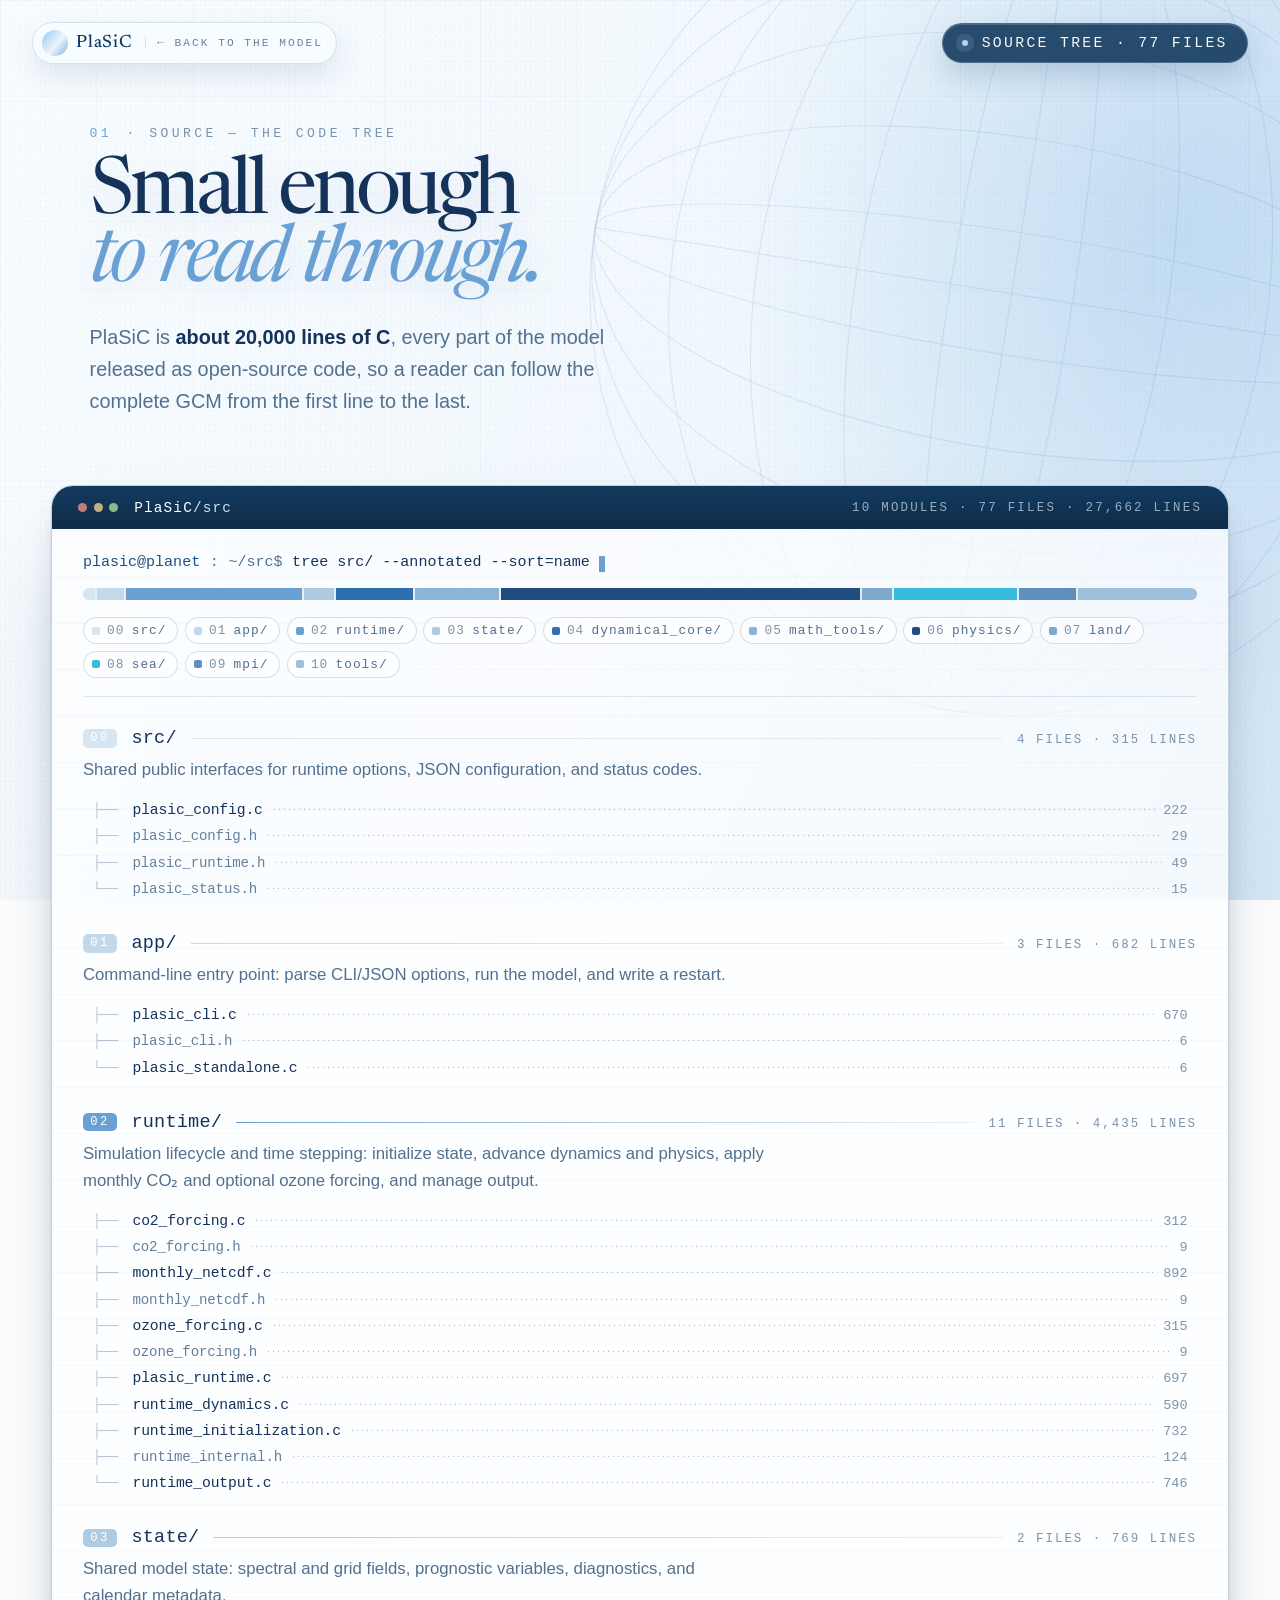
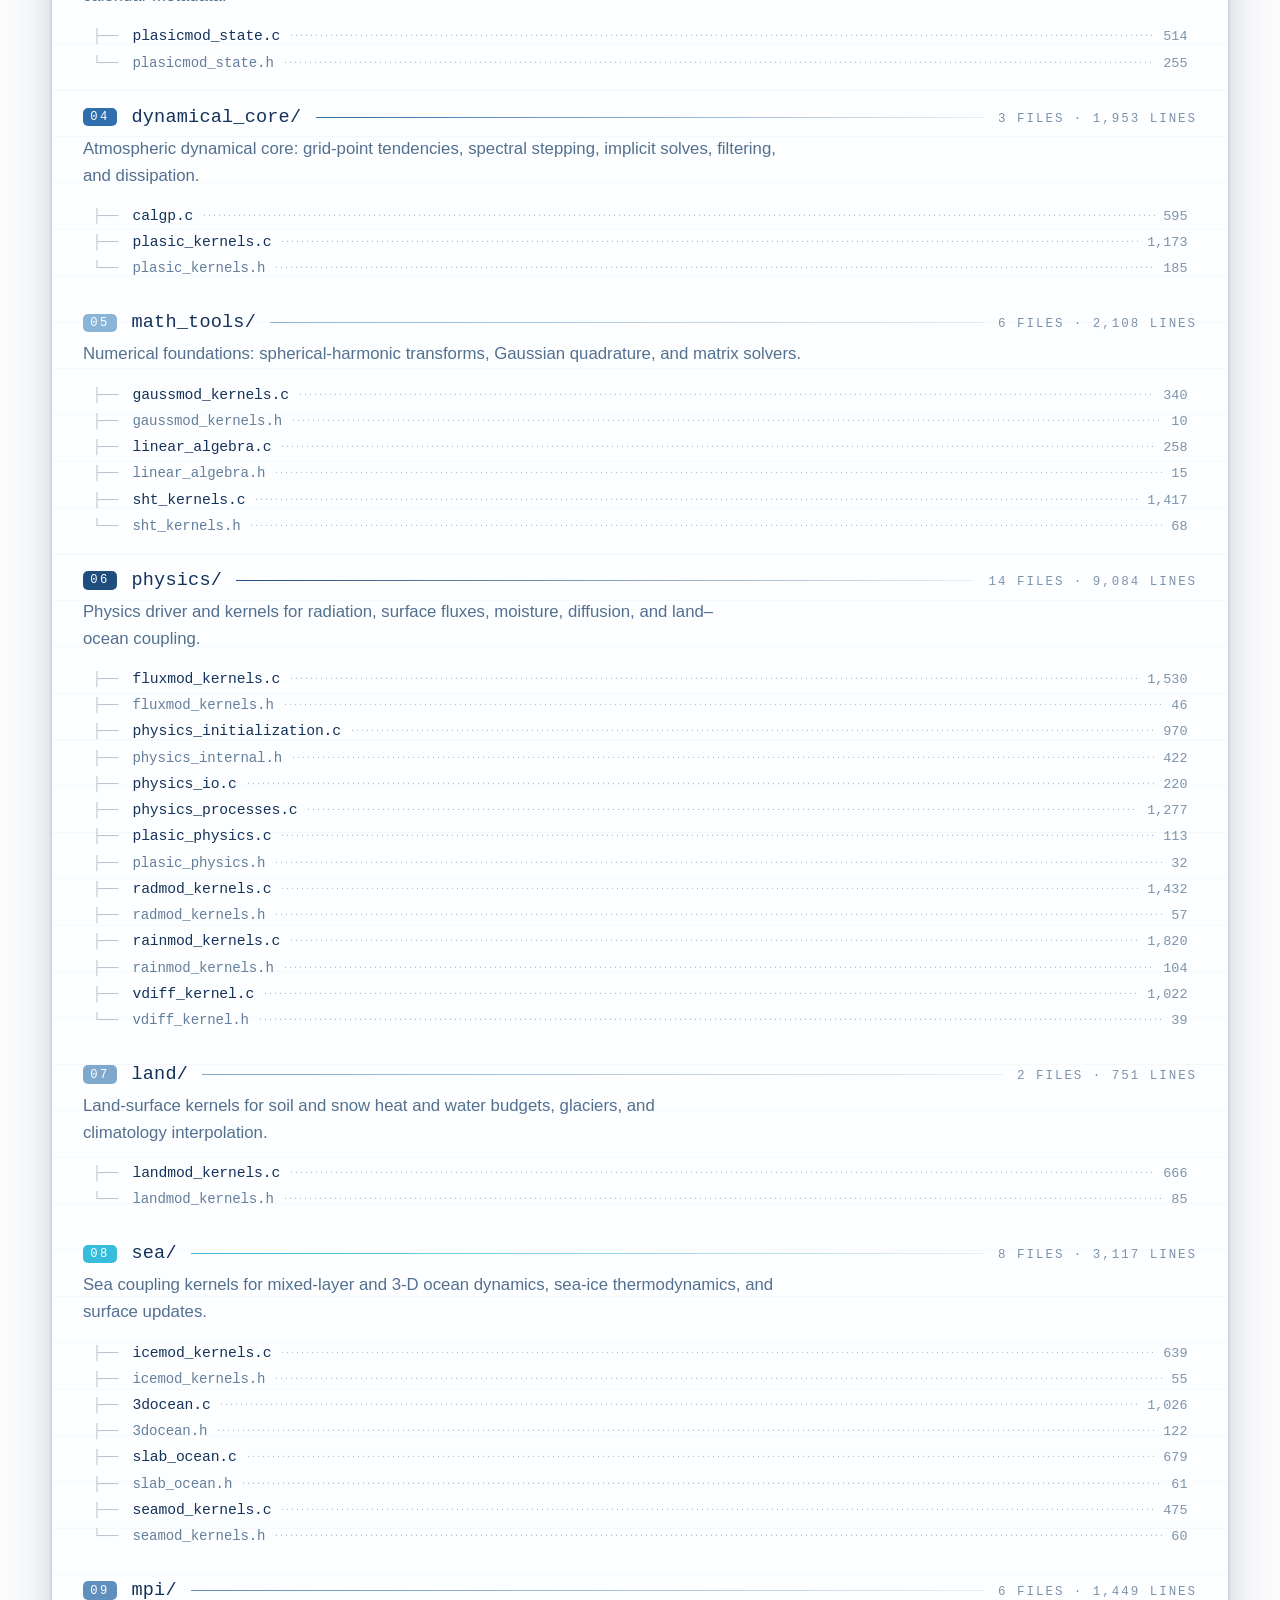
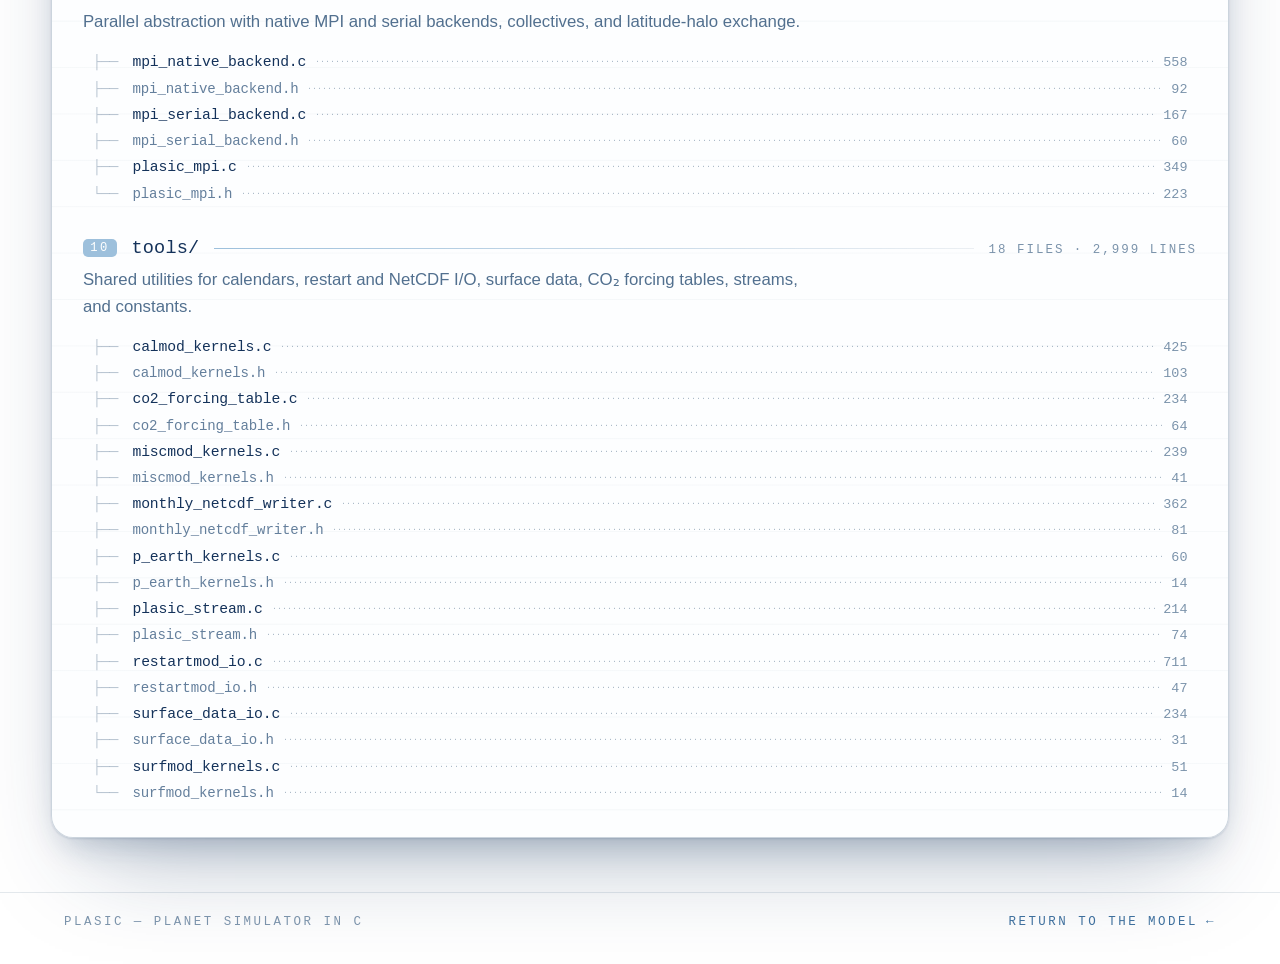
==== docs-site/docs/source.html @ 587c68f5 "Validate stored ozone missing values and propagate MPI read errors" ====
<!DOCTYPE html>
<html lang="en">
<head>
<meta charset="UTF-8">
<meta name="viewport" content="width=device-width, initial-scale=1.0">
<meta name="color-scheme" content="light">
<meta name="description" content="The complete PlaSiC source tree, file by file: about 20,000 lines of C, entirely open source and small enough to read from the first line to the last.">
<meta name="theme-color" content="#f8fcff">
<link rel="icon" type="image/svg+xml" href="data:image/svg+xml,%3Csvg xmlns='http://www.w3.org/2000/svg' viewBox='0 0 64 64'%3E%3Cdefs%3E%3CradialGradient id='g' cx='35%25' cy='28%25'%3E%3Cstop stop-color='%23dffaff'/%3E%3Cstop offset='.48' stop-color='%237fe0f2'/%3E%3Cstop offset='1' stop-color='%231d5d7c'/%3E%3C/radialGradient%3E%3C/defs%3E%3Ccircle cx='32' cy='32' r='25' fill='url(%23g)'/%3E%3Cpath d='M12 34c13-9 27-11 40-4' fill='none' stroke='%23fff' stroke-opacity='.7' stroke-width='2'/%3E%3C/svg%3E">
<title>PlaSiC — The Source Tree</title>
<link rel="preconnect" href="https://fonts.googleapis.com">
<link rel="preconnect" href="https://fonts.gstatic.com" crossorigin>
<link href="https://fonts.googleapis.com/css2?family=Newsreader:ital,opsz,wght@0,6..72,400;0,6..72,500;1,6..72,400&amp;display=swap" rel="stylesheet">

<style>
/* ============================================================
   1. TOKENS + RESET
   The palette is the ice-blue closing page of index.html,
   pushed a little further towards a workbench: same navy ink,
   same #6ba0d4 accent, hairline rules, one monospace grid.
   ============================================================ */
:root{
  --ink:#14325a;
  --soft:#647f9c;
  --soft-2:#52708f;
  --faint:#7b93ab;

  --blue:#6ba0d4;
  --blue-deep:#205081;
  --link:#3d6f9d;

  --line:rgba(28,64,102,.16);
  --line-soft:rgba(28,64,102,.12);
  --line-strong:rgba(28,64,102,.22);

  --glass:rgba(248,253,255,.66);
  --glass-line:rgba(35,91,130,.16);

  --navy:#133a5e;
  --navy-deep:#0f2c49;

  --font-elegant:'Newsreader','Bodoni 72','Didot','Baskerville','Times New Roman',serif;
  --font-display:'Bodoni 72','Didot','Bodoni MT',var(--font-elegant);
  --font-body:-apple-system,BlinkMacSystemFont,'Segoe UI',Roboto,'Helvetica Neue',Arial,sans-serif,'PingFang SC','Microsoft YaHei';
  --font-mono:'SF Mono',SFMono-Regular,ui-monospace,Menlo,Consolas,'Liberation Mono',monospace;

  --shadow-plate:
    0 1px 2px rgba(20,50,90,.14),
    0 16px 34px -12px rgba(20,50,90,.26),
    0 52px 96px -38px rgba(20,50,90,.34);
  --shadow-plate-hover:
    0 2px 3px rgba(20,50,90,.16),
    0 26px 50px -14px rgba(20,50,90,.30),
    0 76px 128px -44px rgba(20,50,90,.40);
  --focus-ring:
    0 0 0 3px rgba(107,160,212,.3),
    0 0 0 1px rgba(35,91,130,.8);
}

*{box-sizing:border-box;margin:0;padding:0}
html{scroll-behavior:smooth;scroll-padding-top:6rem}
body{
  font-family:var(--font-body);
  color:var(--ink);
  background:
    radial-gradient(54% 86% at 92% 26%, rgba(105,165,220,.28), transparent 66%),
    linear-gradient(112deg, #f8fcff 0%, #f1f8fd 53%, #d5e9f8 100%);
  background-attachment:fixed;
  -webkit-font-smoothing:antialiased;
  text-rendering:optimizeLegibility;
  overflow-x:hidden;
  min-height:100svh;
  animation:pageIn .55s ease both;
}
@keyframes pageIn{from{opacity:0}}
a{color:inherit;text-decoration:none}
img{display:block}
button{font-family:inherit;cursor:pointer;background:none;border:none;color:inherit}
::selection{background:rgba(107,160,212,.32);color:#0f2846}
:focus-visible{outline:none;box-shadow:var(--focus-ring);border-radius:10px}

/* ============================================================
   2. BACKGROUND — ice sweep, the book's graticule, dot grain,
      and a workbench grid that fades away down the page
   ============================================================ */
.bg{
  position:fixed;inset:0;z-index:0;pointer-events:none;
  background:radial-gradient(140% 120% at 55% 45%, transparent 70%, rgba(54,115,177,.09) 100%);
}
.bg .graticule{
  position:absolute;right:-16vw;top:-20vh;width:min(74vw,980px);
  opacity:.38;transform:rotate(9deg);
}
.bg .graticule svg{display:block;width:100%;height:auto}
.bg::before{
  content:"";position:absolute;inset:0;opacity:.5;
  background-image:
    linear-gradient(rgba(28,64,102,.05) 1px,transparent 1px),
    linear-gradient(90deg,rgba(28,64,102,.05) 1px,transparent 1px);
  background-size:96px 96px;
  -webkit-mask-image:linear-gradient(180deg,#000 12%,transparent 92%);
  mask-image:linear-gradient(180deg,#000 12%,transparent 92%);
}
.bg::after{
  content:"";position:absolute;inset:0;opacity:.55;mix-blend-mode:multiply;
  background-image:
    radial-gradient(circle at 12% 21%, rgba(23,58,92,.08) 0 .45px, transparent .7px),
    radial-gradient(circle at 73% 61%, rgba(23,58,92,.06) 0 .45px, transparent .7px);
  background-size:5px 5px,7px 7px;
}

/* ============================================================
   3. FIXED CHROME — the glass pills of index.html
   ============================================================ */
.topbar{
  position:fixed;z-index:30;
  top:clamp(1rem,2.4vh,1.5rem);
  left:clamp(1.1rem,2.5vw,2rem);right:clamp(1.1rem,2.5vw,2rem);
  display:flex;justify-content:space-between;align-items:center;gap:1rem;
  pointer-events:none;
}
.topbar > *{pointer-events:auto}
.brand{
  display:flex;align-items:center;gap:.55rem;
  padding:.46rem .82rem .46rem .56rem;
  border:1px solid var(--glass-line);border-radius:999px;
  background:var(--glass);
  -webkit-backdrop-filter:blur(16px) saturate(125%);
  backdrop-filter:blur(16px) saturate(125%);
  box-shadow:0 12px 28px rgba(32,78,112,.12),inset 0 1px 0 rgba(255,255,255,.86);
  font-family:var(--font-elegant);font-size:1.05rem;font-weight:500;letter-spacing:.04em;
  color:#0d3568;
  transition:transform .3s ease,border-color .3s ease,background .3s ease;
}
.brand:hover{transform:translateY(-1px);border-color:rgba(35,91,130,.3);background:rgba(255,255,255,.88)}
.brand .mark{
  width:26px;height:26px;border-radius:50%;flex:none;
  background:linear-gradient(130deg,#8fc2ea,#eaf4fb 56%,#6ea6d4);
  opacity:.9;
}
.brand .crumb{
  margin-left:.25rem;padding-left:.7rem;border-left:1px solid var(--glass-line);
  font-family:var(--font-mono);font-size:.62rem;letter-spacing:.18em;text-transform:uppercase;
  color:rgba(13,53,104,.62);
}
.edition{
  display:flex;align-items:center;gap:.85rem;
  padding:.68rem 1.2rem;border:1px solid rgba(255,255,255,.18);border-radius:99px;
  background:rgba(19,58,94,.9);color:#f5f7f9;
  box-shadow:0 12px 28px rgba(28,73,112,.2),inset 0 1px 0 rgba(255,255,255,.16);
  font-family:var(--font-mono);font-size:.86rem;letter-spacing:.16em;text-transform:uppercase;
  white-space:nowrap;
}
.edition::before{
  content:"";width:6px;height:6px;border-radius:50%;flex:none;
  background:#b8d4ec;box-shadow:0 0 0 6px rgba(184,212,236,.14);
}

/* ============================================================
   4. HERO — the argument for a source tree that is readable
   ============================================================ */
.hero{
  position:relative;z-index:2;
  max-width:1500px;margin:0 auto;
  display:grid;grid-template-columns:1fr;
  align-items:center;
  padding:clamp(7rem,14vh,10rem) clamp(3rem,7vw,7rem) clamp(2rem,4.5vh,3.2rem);
}
.kicker{
  font-family:var(--font-mono);font-size:.72rem;font-weight:500;
  letter-spacing:.26em;text-transform:uppercase;color:var(--faint);
}
.kicker b{color:var(--blue);font-weight:500;margin-right:.2rem}
.hero h1{
  margin-top:clamp(1rem,2.2vh,1.7rem);
  font-family:var(--font-display);
  font-size:clamp(3.6rem,6.2vw,7.4rem);font-weight:400;
  line-height:.86;letter-spacing:-.055em;color:var(--ink);
  text-shadow:0 10px 34px rgba(44,93,142,.12);
  text-wrap:balance;
}
.hero h1 em{font-style:italic;color:var(--blue)}
.lede{
  margin-top:clamp(1.2rem,2.8vh,2.2rem);
  max-width:48ch;
  font-size:clamp(1.15rem,1.45vw,1.55rem);line-height:1.6;color:var(--soft-2);
  text-wrap:pretty;
}
.lede strong{color:var(--ink);font-weight:600}

.dots{display:inline-flex;gap:.42rem;flex:none}
.dots i{width:9px;height:9px;border-radius:50%;background:#d9e7f3;opacity:.5}
.dots i:nth-child(1){background:#e08b84;opacity:.85}
.dots i:nth-child(2){background:#e7c489;opacity:.85}
.dots i:nth-child(3){background:#9ecf9b;opacity:.85}

/* ============================================================
   5. THE TREE — a terminal window holding the whole src/ map
   ============================================================ */
.map{
  position:relative;z-index:2;
  padding:clamp(1.2rem,3vh,2.4rem) clamp(1.2rem,4vw,4.4rem) clamp(2.4rem,6vh,4rem);
}
.term{
  max-width:1500px;margin:0 auto;
  border:1px solid var(--line-strong);border-radius:22px;overflow:hidden;
  background:rgba(252,254,255,.74);
  -webkit-backdrop-filter:blur(14px) saturate(120%);
  backdrop-filter:blur(14px) saturate(120%);
  box-shadow:var(--shadow-plate);
}
.term-bar{
  display:flex;align-items:center;gap:1rem;flex-wrap:wrap;
  padding:.85rem clamp(1rem,2.2vw,1.6rem);
  background:linear-gradient(180deg,var(--navy),var(--navy-deep));
  color:#e6f1fa;
}
.term-path{
  font-family:var(--font-mono);font-size:.8rem;letter-spacing:.08em;color:#cfe3f3;
}
.term-path b{font-weight:500;color:#fff}
.term-meta{
  margin-left:auto;
  font-family:var(--font-mono);font-size:.68rem;letter-spacing:.18em;text-transform:uppercase;
  color:rgba(207,227,243,.7);
}
.term-body{
  padding:clamp(1.1rem,2.6vh,1.8rem) clamp(1.1rem,2.4vw,2.2rem) clamp(1.6rem,3.4vh,2.4rem);
  background-image:linear-gradient(rgba(28,64,102,.035) 1px,transparent 1px);
  background-size:100% 2.9rem;
  background-position:0 1px;
}

/* ---- prompt + composition + module index ---- */
.prompt{
  font-family:var(--font-mono);font-size:.86rem;color:var(--soft-2);
  display:flex;align-items:center;gap:.6rem;flex-wrap:wrap;
}
.prompt .p-user{color:var(--blue-deep)}
.prompt .p-cmd{color:var(--ink)}
.caret{
  display:inline-block;width:.6ch;height:1.05em;transform:translateY(.14em);
  background:var(--blue);animation:blink 1.15s steps(1,end) infinite;
}
@keyframes blink{50%{opacity:0}}
.composition{
  display:flex;align-items:stretch;gap:2px;
  height:12px;margin-top:1.05rem;
  border-radius:99px;overflow:hidden;background:rgba(28,64,102,.08);
}
.composition span{
  display:block;flex-basis:0;min-width:3px;
  background:var(--c);
  transition:filter .3s ease;
}
.composition span:hover{filter:brightness(.82)}
.term-index{
  display:flex;flex-wrap:wrap;gap:.4rem;
  margin-top:1.1rem;padding-bottom:1.15rem;
  border-bottom:1px solid var(--line-soft);
}
.chip{
  display:inline-flex;align-items:center;gap:.45rem;
  padding:.32rem .68rem .32rem .5rem;
  border:1px solid var(--line);border-radius:999px;
  background:rgba(255,255,255,.6);
  font-family:var(--font-mono);font-size:.7rem;letter-spacing:.08em;color:var(--soft-2);
  transition:border-color .25s ease,background .25s ease,color .25s ease,transform .25s ease;
}
.chip i{width:8px;height:8px;border-radius:2px;background:var(--c);flex:none}
.chip b{font-weight:500;color:var(--faint)}
.chip:hover{border-color:rgba(37,92,140,.45);background:#fff;color:var(--ink);transform:translateY(-1px)}

/* ---- one module ---- */
.mod{margin-top:clamp(1.6rem,3.4vh,2.4rem)}
.mod-head{display:flex;align-items:baseline;gap:.9rem;flex-wrap:wrap}
.mod-num{
  font-family:var(--font-mono);font-size:.68rem;letter-spacing:.2em;color:#fff;
  background:var(--c);padding:.14rem .46rem;border-radius:5px;
  align-self:center;
}
.mod-dir{
  font-family:var(--font-mono);font-size:clamp(1.05rem,1.35vw,1.32rem);font-weight:500;
  letter-spacing:.01em;color:var(--ink);
}
.mod-rule{
  flex:1 1 3rem;height:1px;min-width:2rem;align-self:center;
  background:linear-gradient(90deg,var(--c),rgba(28,64,102,.08));
}
.mod-meta{
  font-family:var(--font-mono);font-size:.68rem;letter-spacing:.16em;text-transform:uppercase;
  color:var(--faint);white-space:nowrap;
}
.mod-note{
  margin-top:.5rem;max-width:78ch;
  font-size:clamp(.98rem,1.02vw,1.1rem);line-height:1.6;color:var(--soft-2);
  text-wrap:pretty;
}
.files{list-style:none;margin-top:.85rem}
.f{
  display:grid;
  grid-template-columns:1.75rem minmax(0,1fr);
  align-items:baseline;column-gap:.75rem;
  padding:.3rem .6rem .34rem;
  border-radius:8px;
  transition:background .22s ease;
}
.f:hover{background:rgba(255,255,255,.75)}
.br{font-family:var(--font-mono);font-size:.8rem;color:rgba(28,64,102,.3);user-select:none}
.fhead{display:flex;align-items:baseline;gap:.55rem;min-width:0}
.fn{
  font-family:var(--font-mono);font-size:.82rem;letter-spacing:-.01em;
  color:var(--ink);white-space:nowrap;overflow:hidden;text-overflow:ellipsis;
}
.fn.h{color:var(--soft);font-size:.79rem}
.lead{
  flex:1 1 auto;min-width:.6rem;height:1px;
  background-image:radial-gradient(circle,rgba(28,64,102,.42) 0 .5px,transparent .5px);
  background-size:5px 1px;background-repeat:repeat-x;background-position:0 100%;
  transform:translateY(-.26em);
}
.fl{
  font-family:var(--font-mono);font-size:.74rem;text-align:right;
  color:var(--faint);font-variant-numeric:tabular-nums;flex:none;
}
/* ============================================================
   6. FOOTER
   ============================================================ */
.site-foot{
  position:relative;z-index:2;
  max-width:1500px;margin:0 auto;
  display:flex;justify-content:space-between;align-items:center;gap:1.5rem;flex-wrap:wrap;
  padding:1.4rem clamp(2.4rem,5vw,5rem) 2.2rem;
  border-top:1px solid var(--line-soft);
  font-family:var(--font-mono);font-size:.68rem;letter-spacing:.2em;text-transform:uppercase;
  color:var(--faint);
}
.site-foot a{
  display:inline-flex;align-items:center;gap:.5rem;color:var(--link);
  transition:color .25s ease;
}
.site-foot a i{font-style:normal;transition:transform .3s ease}
.site-foot a:hover{color:var(--ink)}
.site-foot a:hover i{transform:translateX(-4px)}

/* ============================================================
   7. REVEAL + MOTION PREFERENCES
   ============================================================ */
.reveal{
  opacity:0;transform:translateY(26px);
  transition:opacity .9s ease var(--d,0s),transform 1s cubic-bezier(.16,.8,.28,1) var(--d,0s);
}
body.in .reveal{opacity:1;transform:none}

@media (prefers-reduced-motion:reduce){
  *,*::before,*::after{animation:none!important;transition:none!important}
  html{scroll-behavior:auto}
}

/* ============================================================
   8. RESPONSIVE
   ============================================================ */
@media (max-width:1180px){
  .hero{align-items:start;padding-top:7.6rem}
  .hero-copy{max-width:760px}
}
@media (max-width:900px){
  .f{grid-template-columns:1.5rem minmax(0,1fr);row-gap:.1rem}
}
@media (max-width:700px){
  .brand .crumb{display:none}
  .edition{font-size:.6rem;letter-spacing:.14em;padding:.56rem .85rem;gap:.6rem}
  .edition::before{box-shadow:0 0 0 5px rgba(184,212,236,.14)}
  .hero{padding:6.8rem 1.8rem 2rem;gap:2.2rem}
  .map{padding-left:1rem;padding-right:1rem}
  .term-meta{display:none}
  .term-body{background-size:100% 3.4rem}
  .site-foot{padding-left:1.4rem;padding-right:1.4rem}
}
@media (max-width:430px){
  .hero h1{font-size:clamp(2.8rem,12vw,3.5rem)}
  .f{grid-template-columns:1.35rem minmax(0,1fr);padding-left:0;padding-right:0}
}

/* Reading-size adjustments: keep the existing visual hierarchy while making
   the source tree's supporting text easier to read at normal zoom. */
.brand{font-size:1.12rem}
.brand .crumb{font-size:.7rem}
.edition{font-size:.92rem}
.kicker{font-size:.82rem}
.lede{font-size:clamp(1.22rem,1.55vw,1.68rem)}
.term-path{font-size:.9rem}
.term-meta{font-size:.78rem}
.prompt{font-size:.94rem}
.chip{font-size:.8rem}
.mod-num{font-size:.76rem}
.mod-dir{font-size:clamp(1.15rem,1.45vw,1.45rem)}
.mod-meta{font-size:.78rem}
.mod-note{font-size:clamp(1.05rem,1.1vw,1.18rem)}
.br{font-size:.9rem}
.fn{font-size:.92rem}
.fn.h{font-size:.88rem}
.fl{font-size:.84rem}
.site-foot{font-size:.78rem}

@media (max-width:700px){
  .edition{font-size:.68rem}
}
</style>
</head>
<body>

<!-- background layers -->
<div class="bg" aria-hidden="true">
  <div class="graticule" aria-hidden="true">
    <svg viewBox="0 0 800 800" fill="none" stroke="#2f6fae" stroke-width="1">
      <g stroke-opacity=".3">
        <circle cx="400" cy="400" r="356"/>
        <ellipse cx="400" cy="400" rx="356" ry="288"/>
        <ellipse cx="400" cy="400" rx="356" ry="216"/>
        <ellipse cx="400" cy="400" rx="356" ry="132"/>
        <ellipse cx="400" cy="400" rx="356" ry="52"/>
        <ellipse cx="400" cy="400" rx="288" ry="356"/>
        <ellipse cx="400" cy="400" rx="216" ry="356"/>
        <ellipse cx="400" cy="400" rx="132" ry="356"/>
        <ellipse cx="400" cy="400" rx="52" ry="356"/>
        <line x1="44" y1="400" x2="756" y2="400"/>
        <line x1="400" y1="44" x2="400" y2="756"/>
      </g>
    </svg>
  </div>
</div>

<!-- fixed chrome -->
<header class="topbar">
  <a class="brand" href="index.html">
    <span class="mark" aria-hidden="true"></span>
    <span>PlaSiC</span>
    <span class="crumb">← Back to the model</span>
  </a>
  <span class="edition">Source tree · 77 files</span>
</header>

<main>
  <!-- ============ HERO : the claim ============ -->
  <section class="hero">
    <div class="hero-copy">
      <p class="kicker reveal" style="--d:.05s"><b>01</b> · Source — the code tree</p>
      <h1 class="reveal" style="--d:.12s">Small enough<br><em>to read through.</em></h1>
      <p class="lede reveal" style="--d:.2s">
        PlaSiC is <strong>about 20,000 lines of C</strong>,
        every part of the model released as open-source code, so a
        reader can follow the complete GCM from the first line to the last.
      </p>
    </div>

  </section>

  <!-- ============ THE TREE ============ -->
  <section class="map">
    <div class="term reveal" style="--d:.1s">
      <div class="term-bar">
        <span class="dots" aria-hidden="true"><i></i><i></i><i></i></span>
        <span class="term-path"><b>PlaSiC</b>/src</span>
        <span class="term-meta">10 modules · 77 files · 27,662 lines</span>
      </div>

      <div class="term-body">
        <p class="prompt" aria-hidden="true"><span class="p-user">plasic@planet</span><span>:</span><span>~/src$</span><span class="p-cmd">tree src/ --annotated --sort=name</span><span class="caret"></span></p>

        <div class="composition" role="img" aria-label="Share of the source lines held by each module">
        <span style="--c:#d7e5f0;flex-grow:315" title="src/ 315 lines"></span>
        <span style="--c:#c3d9ea;flex-grow:682" title="app/ 682 lines"></span>
        <span style="--c:#6ba0d4;flex-grow:4435" title="runtime/ 4,435 lines"></span>
        <span style="--c:#aecbe2;flex-grow:769" title="state/ 769 lines"></span>
        <span style="--c:#2f6fae;flex-grow:1953" title="dynamical_core/ 1,953 lines"></span>
        <span style="--c:#8ab4d8;flex-grow:2108" title="math_tools/ 2,108 lines"></span>
        <span style="--c:#1f4e7e;flex-grow:9084" title="physics/ 9,084 lines"></span>
        <span style="--c:#7fa9cc;flex-grow:751" title="land/ 751 lines"></span>
        <span style="--c:#37bddb;flex-grow:3117" title="sea/ 3,117 lines"></span>
        <span style="--c:#5f8fbd;flex-grow:1449" title="mpi/ 1,449 lines"></span>
        <span style="--c:#9dc0dc;flex-grow:2999" title="tools/ 2,999 lines"></span>
        </div>

        <nav class="term-index" aria-label="Modules">
        <a class="chip" href="#mod-root"><i style="--c:#d7e5f0" aria-hidden="true"></i><b>00</b>src/</a>
        <a class="chip" href="#mod-app"><i style="--c:#c3d9ea" aria-hidden="true"></i><b>01</b>app/</a>
        <a class="chip" href="#mod-runtime"><i style="--c:#6ba0d4" aria-hidden="true"></i><b>02</b>runtime/</a>
        <a class="chip" href="#mod-state"><i style="--c:#aecbe2" aria-hidden="true"></i><b>03</b>state/</a>
        <a class="chip" href="#mod-dynamical_core"><i style="--c:#2f6fae" aria-hidden="true"></i><b>04</b>dynamical_core/</a>
        <a class="chip" href="#mod-math_tools"><i style="--c:#8ab4d8" aria-hidden="true"></i><b>05</b>math_tools/</a>
        <a class="chip" href="#mod-physics"><i style="--c:#1f4e7e" aria-hidden="true"></i><b>06</b>physics/</a>
        <a class="chip" href="#mod-land"><i style="--c:#7fa9cc" aria-hidden="true"></i><b>07</b>land/</a>
        <a class="chip" href="#mod-sea"><i style="--c:#37bddb" aria-hidden="true"></i><b>08</b>sea/</a>
        <a class="chip" href="#mod-mpi"><i style="--c:#5f8fbd" aria-hidden="true"></i><b>09</b>mpi/</a>
        <a class="chip" href="#mod-tools"><i style="--c:#9dc0dc" aria-hidden="true"></i><b>10</b>tools/</a>
        </nav>

      <article class="mod" id="mod-root" style="--c:#d7e5f0">
        <header class="mod-head">
          <span class="mod-num">00</span>
          <h2 class="mod-dir">src/</h2>
          <span class="mod-rule" aria-hidden="true"></span>
          <span class="mod-meta">4 files · 315 lines</span>
        </header>
        <p class="mod-note">Shared public interfaces for runtime options, JSON configuration, and status codes.</p>
        <ul class="files">
        <li class="f">
          <span class="br" aria-hidden="true">├──</span>
          <span class="fhead">
            <code class="fn c">plasic_config.c</code>
            <span class="lead" aria-hidden="true"></span>
            <span class="fl">222</span>
          </span>
        </li>
        <li class="f">
          <span class="br" aria-hidden="true">├──</span>
          <span class="fhead">
            <code class="fn h">plasic_config.h</code>
            <span class="lead" aria-hidden="true"></span>
            <span class="fl">29</span>
          </span>
        </li>
        <li class="f">
          <span class="br" aria-hidden="true">├──</span>
          <span class="fhead">
            <code class="fn h">plasic_runtime.h</code>
            <span class="lead" aria-hidden="true"></span>
            <span class="fl">49</span>
          </span>
        </li>
        <li class="f">
          <span class="br" aria-hidden="true">└──</span>
          <span class="fhead">
            <code class="fn h">plasic_status.h</code>
            <span class="lead" aria-hidden="true"></span>
            <span class="fl">15</span>
          </span>
        </li>
        </ul>
      </article>
      <article class="mod" id="mod-app" style="--c:#c3d9ea">
        <header class="mod-head">
          <span class="mod-num">01</span>
          <h2 class="mod-dir">app/</h2>
          <span class="mod-rule" aria-hidden="true"></span>
          <span class="mod-meta">3 files · 682 lines</span>
        </header>
        <p class="mod-note">Command-line entry point: parse CLI/JSON options, run the model, and write a restart.</p>
        <ul class="files">
        <li class="f">
          <span class="br" aria-hidden="true">├──</span>
          <span class="fhead">
            <code class="fn c">plasic_cli.c</code>
            <span class="lead" aria-hidden="true"></span>
            <span class="fl">670</span>
          </span>
        </li>
        <li class="f">
          <span class="br" aria-hidden="true">├──</span>
          <span class="fhead">
            <code class="fn h">plasic_cli.h</code>
            <span class="lead" aria-hidden="true"></span>
            <span class="fl">6</span>
          </span>
        </li>
        <li class="f">
          <span class="br" aria-hidden="true">└──</span>
          <span class="fhead">
            <code class="fn c">plasic_standalone.c</code>
            <span class="lead" aria-hidden="true"></span>
            <span class="fl">6</span>
          </span>
        </li>
        </ul>
      </article>
      <article class="mod" id="mod-runtime" style="--c:#6ba0d4">
        <header class="mod-head">
          <span class="mod-num">02</span>
          <h2 class="mod-dir">runtime/</h2>
          <span class="mod-rule" aria-hidden="true"></span>
          <span class="mod-meta">11 files · 4,435 lines</span>
        </header>
        <p class="mod-note">Simulation lifecycle and time stepping: initialize state, advance dynamics and physics, apply monthly CO₂ and optional ozone forcing, and manage output.</p>
        <ul class="files">
        <li class="f">
          <span class="br" aria-hidden="true">├──</span>
          <span class="fhead">
            <code class="fn c">co2_forcing.c</code>
            <span class="lead" aria-hidden="true"></span>
            <span class="fl">312</span>
          </span>
        </li>
        <li class="f">
          <span class="br" aria-hidden="true">├──</span>
          <span class="fhead">
            <code class="fn h">co2_forcing.h</code>
            <span class="lead" aria-hidden="true"></span>
            <span class="fl">9</span>
          </span>
        </li>
        <li class="f">
          <span class="br" aria-hidden="true">├──</span>
          <span class="fhead">
            <code class="fn c">monthly_netcdf.c</code>
            <span class="lead" aria-hidden="true"></span>
            <span class="fl">892</span>
          </span>
        </li>
        <li class="f">
          <span class="br" aria-hidden="true">├──</span>
          <span class="fhead">
            <code class="fn h">monthly_netcdf.h</code>
            <span class="lead" aria-hidden="true"></span>
            <span class="fl">9</span>
          </span>
        </li>
        <li class="f">
          <span class="br" aria-hidden="true">├──</span>
          <span class="fhead">
            <code class="fn c">ozone_forcing.c</code>
            <span class="lead" aria-hidden="true"></span>
            <span class="fl">315</span>
          </span>
        </li>
        <li class="f">
          <span class="br" aria-hidden="true">├──</span>
          <span class="fhead">
            <code class="fn h">ozone_forcing.h</code>
            <span class="lead" aria-hidden="true"></span>
            <span class="fl">9</span>
          </span>
        </li>
        <li class="f">
          <span class="br" aria-hidden="true">├──</span>
          <span class="fhead">
            <code class="fn c">plasic_runtime.c</code>
            <span class="lead" aria-hidden="true"></span>
            <span class="fl">697</span>
          </span>
        </li>
        <li class="f">
          <span class="br" aria-hidden="true">├──</span>
          <span class="fhead">
            <code class="fn c">runtime_dynamics.c</code>
            <span class="lead" aria-hidden="true"></span>
            <span class="fl">590</span>
          </span>
        </li>
        <li class="f">
          <span class="br" aria-hidden="true">├──</span>
          <span class="fhead">
            <code class="fn c">runtime_initialization.c</code>
            <span class="lead" aria-hidden="true"></span>
            <span class="fl">732</span>
          </span>
        </li>
        <li class="f">
          <span class="br" aria-hidden="true">├──</span>
          <span class="fhead">
            <code class="fn h">runtime_internal.h</code>
            <span class="lead" aria-hidden="true"></span>
            <span class="fl">124</span>
          </span>
        </li>
        <li class="f">
          <span class="br" aria-hidden="true">└──</span>
          <span class="fhead">
            <code class="fn c">runtime_output.c</code>
            <span class="lead" aria-hidden="true"></span>
            <span class="fl">746</span>
          </span>
        </li>
        </ul>
      </article>
      <article class="mod" id="mod-state" style="--c:#aecbe2">
        <header class="mod-head">
          <span class="mod-num">03</span>
          <h2 class="mod-dir">state/</h2>
          <span class="mod-rule" aria-hidden="true"></span>
          <span class="mod-meta">2 files · 769 lines</span>
        </header>
        <p class="mod-note">Shared model state: spectral and grid fields, prognostic variables, diagnostics, and calendar metadata.</p>
        <ul class="files">
        <li class="f">
          <span class="br" aria-hidden="true">├──</span>
          <span class="fhead">
            <code class="fn c">plasicmod_state.c</code>
            <span class="lead" aria-hidden="true"></span>
            <span class="fl">514</span>
          </span>
        </li>
        <li class="f">
          <span class="br" aria-hidden="true">└──</span>
          <span class="fhead">
            <code class="fn h">plasicmod_state.h</code>
            <span class="lead" aria-hidden="true"></span>
            <span class="fl">255</span>
          </span>
        </li>
        </ul>
      </article>
      <article class="mod" id="mod-dynamical_core" style="--c:#2f6fae">
        <header class="mod-head">
          <span class="mod-num">04</span>
          <h2 class="mod-dir">dynamical_core/</h2>
          <span class="mod-rule" aria-hidden="true"></span>
          <span class="mod-meta">3 files · 1,953 lines</span>
        </header>
        <p class="mod-note">Atmospheric dynamical core: grid-point tendencies, spectral stepping, implicit solves, filtering, and dissipation.</p>
        <ul class="files">
        <li class="f">
          <span class="br" aria-hidden="true">├──</span>
          <span class="fhead">
            <code class="fn c">calgp.c</code>
            <span class="lead" aria-hidden="true"></span>
            <span class="fl">595</span>
          </span>
        </li>
        <li class="f">
          <span class="br" aria-hidden="true">├──</span>
          <span class="fhead">
            <code class="fn c">plasic_kernels.c</code>
            <span class="lead" aria-hidden="true"></span>
            <span class="fl">1,173</span>
          </span>
        </li>
        <li class="f">
          <span class="br" aria-hidden="true">└──</span>
          <span class="fhead">
            <code class="fn h">plasic_kernels.h</code>
            <span class="lead" aria-hidden="true"></span>
            <span class="fl">185</span>
          </span>
        </li>
        </ul>
      </article>
      <article class="mod" id="mod-math_tools" style="--c:#8ab4d8">
        <header class="mod-head">
          <span class="mod-num">05</span>
          <h2 class="mod-dir">math_tools/</h2>
          <span class="mod-rule" aria-hidden="true"></span>
          <span class="mod-meta">6 files · 2,108 lines</span>
        </header>
        <p class="mod-note">Numerical foundations: spherical-harmonic transforms, Gaussian quadrature, and matrix solvers.</p>
        <ul class="files">
        <li class="f">
          <span class="br" aria-hidden="true">├──</span>
          <span class="fhead">
            <code class="fn c">gaussmod_kernels.c</code>
            <span class="lead" aria-hidden="true"></span>
            <span class="fl">340</span>
          </span>
        </li>
        <li class="f">
          <span class="br" aria-hidden="true">├──</span>
          <span class="fhead">
            <code class="fn h">gaussmod_kernels.h</code>
            <span class="lead" aria-hidden="true"></span>
            <span class="fl">10</span>
          </span>
        </li>
        <li class="f">
          <span class="br" aria-hidden="true">├──</span>
          <span class="fhead">
            <code class="fn c">linear_algebra.c</code>
            <span class="lead" aria-hidden="true"></span>
            <span class="fl">258</span>
          </span>
        </li>
        <li class="f">
          <span class="br" aria-hidden="true">├──</span>
          <span class="fhead">
            <code class="fn h">linear_algebra.h</code>
            <span class="lead" aria-hidden="true"></span>
            <span class="fl">15</span>
          </span>
        </li>
        <li class="f">
          <span class="br" aria-hidden="true">├──</span>
          <span class="fhead">
            <code class="fn c">sht_kernels.c</code>
            <span class="lead" aria-hidden="true"></span>
            <span class="fl">1,417</span>
          </span>
        </li>
        <li class="f">
          <span class="br" aria-hidden="true">└──</span>
          <span class="fhead">
            <code class="fn h">sht_kernels.h</code>
            <span class="lead" aria-hidden="true"></span>
            <span class="fl">68</span>
          </span>
        </li>
        </ul>
      </article>
      <article class="mod" id="mod-physics" style="--c:#1f4e7e">
        <header class="mod-head">
          <span class="mod-num">06</span>
          <h2 class="mod-dir">physics/</h2>
          <span class="mod-rule" aria-hidden="true"></span>
          <span class="mod-meta">14 files · 9,084 lines</span>
        </header>
        <p class="mod-note">Physics driver and kernels for radiation, surface fluxes, moisture, diffusion, and land–ocean coupling.</p>
        <ul class="files">
        <li class="f">
          <span class="br" aria-hidden="true">├──</span>
          <span class="fhead">
            <code class="fn c">fluxmod_kernels.c</code>
            <span class="lead" aria-hidden="true"></span>
            <span class="fl">1,530</span>
          </span>
        </li>
        <li class="f">
          <span class="br" aria-hidden="true">├──</span>
          <span class="fhead">
            <code class="fn h">fluxmod_kernels.h</code>
            <span class="lead" aria-hidden="true"></span>
            <span class="fl">46</span>
          </span>
        </li>
        <li class="f">
          <span class="br" aria-hidden="true">├──</span>
          <span class="fhead">
            <code class="fn c">physics_initialization.c</code>
            <span class="lead" aria-hidden="true"></span>
            <span class="fl">970</span>
          </span>
        </li>
        <li class="f">
          <span class="br" aria-hidden="true">├──</span>
          <span class="fhead">
            <code class="fn h">physics_internal.h</code>
            <span class="lead" aria-hidden="true"></span>
            <span class="fl">422</span>
          </span>
        </li>
        <li class="f">
          <span class="br" aria-hidden="true">├──</span>
          <span class="fhead">
            <code class="fn c">physics_io.c</code>
            <span class="lead" aria-hidden="true"></span>
            <span class="fl">220</span>
          </span>
        </li>
        <li class="f">
          <span class="br" aria-hidden="true">├──</span>
          <span class="fhead">
            <code class="fn c">physics_processes.c</code>
            <span class="lead" aria-hidden="true"></span>
            <span class="fl">1,277</span>
          </span>
        </li>
        <li class="f">
          <span class="br" aria-hidden="true">├──</span>
          <span class="fhead">
            <code class="fn c">plasic_physics.c</code>
            <span class="lead" aria-hidden="true"></span>
            <span class="fl">113</span>
          </span>
        </li>
        <li class="f">
          <span class="br" aria-hidden="true">├──</span>
          <span class="fhead">
            <code class="fn h">plasic_physics.h</code>
            <span class="lead" aria-hidden="true"></span>
            <span class="fl">32</span>
          </span>
        </li>
        <li class="f">
          <span class="br" aria-hidden="true">├──</span>
          <span class="fhead">
            <code class="fn c">radmod_kernels.c</code>
            <span class="lead" aria-hidden="true"></span>
            <span class="fl">1,432</span>
          </span>
        </li>
        <li class="f">
          <span class="br" aria-hidden="true">├──</span>
          <span class="fhead">
            <code class="fn h">radmod_kernels.h</code>
            <span class="lead" aria-hidden="true"></span>
            <span class="fl">57</span>
          </span>
        </li>
        <li class="f">
          <span class="br" aria-hidden="true">├──</span>
          <span class="fhead">
            <code class="fn c">rainmod_kernels.c</code>
            <span class="lead" aria-hidden="true"></span>
            <span class="fl">1,820</span>
          </span>
        </li>
        <li class="f">
          <span class="br" aria-hidden="true">├──</span>
          <span class="fhead">
            <code class="fn h">rainmod_kernels.h</code>
            <span class="lead" aria-hidden="true"></span>
            <span class="fl">104</span>
          </span>
        </li>
        <li class="f">
          <span class="br" aria-hidden="true">├──</span>
          <span class="fhead">
            <code class="fn c">vdiff_kernel.c</code>
            <span class="lead" aria-hidden="true"></span>
            <span class="fl">1,022</span>
          </span>
        </li>
        <li class="f">
          <span class="br" aria-hidden="true">└──</span>
          <span class="fhead">
            <code class="fn h">vdiff_kernel.h</code>
            <span class="lead" aria-hidden="true"></span>
            <span class="fl">39</span>
          </span>
        </li>
        </ul>
      </article>
      <article class="mod" id="mod-land" style="--c:#7fa9cc">
        <header class="mod-head">
          <span class="mod-num">07</span>
          <h2 class="mod-dir">land/</h2>
          <span class="mod-rule" aria-hidden="true"></span>
          <span class="mod-meta">2 files · 751 lines</span>
        </header>
        <p class="mod-note">Land-surface kernels for soil and snow heat and water budgets, glaciers, and climatology interpolation.</p>
        <ul class="files">
        <li class="f">
          <span class="br" aria-hidden="true">├──</span>
          <span class="fhead">
            <code class="fn c">landmod_kernels.c</code>
            <span class="lead" aria-hidden="true"></span>
            <span class="fl">666</span>
          </span>
        </li>
        <li class="f">
          <span class="br" aria-hidden="true">└──</span>
          <span class="fhead">
            <code class="fn h">landmod_kernels.h</code>
            <span class="lead" aria-hidden="true"></span>
            <span class="fl">85</span>
          </span>
        </li>
        </ul>
      </article>
      <article class="mod" id="mod-sea" style="--c:#37bddb">
        <header class="mod-head">
          <span class="mod-num">08</span>
          <h2 class="mod-dir">sea/</h2>
          <span class="mod-rule" aria-hidden="true"></span>
          <span class="mod-meta">8 files · 3,117 lines</span>
        </header>
        <p class="mod-note">Sea coupling kernels for mixed-layer and 3-D ocean dynamics, sea-ice thermodynamics, and surface updates.</p>
        <ul class="files">
        <li class="f">
          <span class="br" aria-hidden="true">├──</span>
          <span class="fhead">
            <code class="fn c">icemod_kernels.c</code>
            <span class="lead" aria-hidden="true"></span>
            <span class="fl">639</span>
          </span>
        </li>
        <li class="f">
          <span class="br" aria-hidden="true">├──</span>
          <span class="fhead">
            <code class="fn h">icemod_kernels.h</code>
            <span class="lead" aria-hidden="true"></span>
            <span class="fl">55</span>
          </span>
        </li>
        <li class="f">
          <span class="br" aria-hidden="true">├──</span>
          <span class="fhead">
            <code class="fn c">3docean.c</code>
            <span class="lead" aria-hidden="true"></span>
            <span class="fl">1,026</span>
          </span>
        </li>
        <li class="f">
          <span class="br" aria-hidden="true">├──</span>
          <span class="fhead">
            <code class="fn h">3docean.h</code>
            <span class="lead" aria-hidden="true"></span>
            <span class="fl">122</span>
          </span>
        </li>
        <li class="f">
          <span class="br" aria-hidden="true">├──</span>
          <span class="fhead">
            <code class="fn c">slab_ocean.c</code>
            <span class="lead" aria-hidden="true"></span>
            <span class="fl">679</span>
          </span>
        </li>
        <li class="f">
          <span class="br" aria-hidden="true">├──</span>
          <span class="fhead">
            <code class="fn h">slab_ocean.h</code>
            <span class="lead" aria-hidden="true"></span>
            <span class="fl">61</span>
          </span>
        </li>
        <li class="f">
          <span class="br" aria-hidden="true">├──</span>
          <span class="fhead">
            <code class="fn c">seamod_kernels.c</code>
            <span class="lead" aria-hidden="true"></span>
            <span class="fl">475</span>
          </span>
        </li>
        <li class="f">
          <span class="br" aria-hidden="true">└──</span>
          <span class="fhead">
            <code class="fn h">seamod_kernels.h</code>
            <span class="lead" aria-hidden="true"></span>
            <span class="fl">60</span>
          </span>
        </li>
        </ul>
      </article>
      <article class="mod" id="mod-mpi" style="--c:#5f8fbd">
        <header class="mod-head">
          <span class="mod-num">09</span>
          <h2 class="mod-dir">mpi/</h2>
          <span class="mod-rule" aria-hidden="true"></span>
          <span class="mod-meta">6 files · 1,449 lines</span>
        </header>
        <p class="mod-note">Parallel abstraction with native MPI and serial backends, collectives, and latitude-halo exchange.</p>
        <ul class="files">
        <li class="f">
          <span class="br" aria-hidden="true">├──</span>
          <span class="fhead">
            <code class="fn c">mpi_native_backend.c</code>
            <span class="lead" aria-hidden="true"></span>
            <span class="fl">558</span>
          </span>
        </li>
        <li class="f">
          <span class="br" aria-hidden="true">├──</span>
          <span class="fhead">
            <code class="fn h">mpi_native_backend.h</code>
            <span class="lead" aria-hidden="true"></span>
            <span class="fl">92</span>
          </span>
        </li>
        <li class="f">
          <span class="br" aria-hidden="true">├──</span>
          <span class="fhead">
            <code class="fn c">mpi_serial_backend.c</code>
            <span class="lead" aria-hidden="true"></span>
            <span class="fl">167</span>
          </span>
        </li>
        <li class="f">
          <span class="br" aria-hidden="true">├──</span>
          <span class="fhead">
            <code class="fn h">mpi_serial_backend.h</code>
            <span class="lead" aria-hidden="true"></span>
            <span class="fl">60</span>
          </span>
        </li>
        <li class="f">
          <span class="br" aria-hidden="true">├──</span>
          <span class="fhead">
            <code class="fn c">plasic_mpi.c</code>
            <span class="lead" aria-hidden="true"></span>
            <span class="fl">349</span>
          </span>
        </li>
        <li class="f">
          <span class="br" aria-hidden="true">└──</span>
          <span class="fhead">
            <code class="fn h">plasic_mpi.h</code>
            <span class="lead" aria-hidden="true"></span>
            <span class="fl">223</span>
          </span>
        </li>
        </ul>
      </article>
      <article class="mod" id="mod-tools" style="--c:#9dc0dc">
        <header class="mod-head">
          <span class="mod-num">10</span>
          <h2 class="mod-dir">tools/</h2>
          <span class="mod-rule" aria-hidden="true"></span>
          <span class="mod-meta">18 files · 2,999 lines</span>
        </header>
        <p class="mod-note">Shared utilities for calendars, restart and NetCDF I/O, surface data, CO₂ forcing tables, streams, and constants.</p>
        <ul class="files">
        <li class="f">
          <span class="br" aria-hidden="true">├──</span>
          <span class="fhead">
            <code class="fn c">calmod_kernels.c</code>
            <span class="lead" aria-hidden="true"></span>
            <span class="fl">425</span>
          </span>
        </li>
        <li class="f">
          <span class="br" aria-hidden="true">├──</span>
          <span class="fhead">
            <code class="fn h">calmod_kernels.h</code>
            <span class="lead" aria-hidden="true"></span>
            <span class="fl">103</span>
          </span>
        </li>
        <li class="f">
          <span class="br" aria-hidden="true">├──</span>
          <span class="fhead">
            <code class="fn c">co2_forcing_table.c</code>
            <span class="lead" aria-hidden="true"></span>
            <span class="fl">234</span>
          </span>
        </li>
        <li class="f">
          <span class="br" aria-hidden="true">├──</span>
          <span class="fhead">
            <code class="fn h">co2_forcing_table.h</code>
            <span class="lead" aria-hidden="true"></span>
            <span class="fl">64</span>
          </span>
        </li>
        <li class="f">
          <span class="br" aria-hidden="true">├──</span>
          <span class="fhead">
            <code class="fn c">miscmod_kernels.c</code>
            <span class="lead" aria-hidden="true"></span>
            <span class="fl">239</span>
          </span>
        </li>
        <li class="f">
          <span class="br" aria-hidden="true">├──</span>
          <span class="fhead">
            <code class="fn h">miscmod_kernels.h</code>
            <span class="lead" aria-hidden="true"></span>
            <span class="fl">41</span>
          </span>
        </li>
        <li class="f">
          <span class="br" aria-hidden="true">├──</span>
          <span class="fhead">
            <code class="fn c">monthly_netcdf_writer.c</code>
            <span class="lead" aria-hidden="true"></span>
            <span class="fl">362</span>
          </span>
        </li>
        <li class="f">
          <span class="br" aria-hidden="true">├──</span>
          <span class="fhead">
            <code class="fn h">monthly_netcdf_writer.h</code>
            <span class="lead" aria-hidden="true"></span>
            <span class="fl">81</span>
          </span>
        </li>
        <li class="f">
          <span class="br" aria-hidden="true">├──</span>
          <span class="fhead">
            <code class="fn c">p_earth_kernels.c</code>
            <span class="lead" aria-hidden="true"></span>
            <span class="fl">60</span>
          </span>
        </li>
        <li class="f">
          <span class="br" aria-hidden="true">├──</span>
          <span class="fhead">
            <code class="fn h">p_earth_kernels.h</code>
            <span class="lead" aria-hidden="true"></span>
            <span class="fl">14</span>
          </span>
        </li>
        <li class="f">
          <span class="br" aria-hidden="true">├──</span>
          <span class="fhead">
            <code class="fn c">plasic_stream.c</code>
            <span class="lead" aria-hidden="true"></span>
            <span class="fl">214</span>
          </span>
        </li>
        <li class="f">
          <span class="br" aria-hidden="true">├──</span>
          <span class="fhead">
            <code class="fn h">plasic_stream.h</code>
            <span class="lead" aria-hidden="true"></span>
            <span class="fl">74</span>
          </span>
        </li>
        <li class="f">
          <span class="br" aria-hidden="true">├──</span>
          <span class="fhead">
            <code class="fn c">restartmod_io.c</code>
            <span class="lead" aria-hidden="true"></span>
            <span class="fl">711</span>
          </span>
        </li>
        <li class="f">
          <span class="br" aria-hidden="true">├──</span>
          <span class="fhead">
            <code class="fn h">restartmod_io.h</code>
            <span class="lead" aria-hidden="true"></span>
            <span class="fl">47</span>
          </span>
        </li>
        <li class="f">
          <span class="br" aria-hidden="true">├──</span>
          <span class="fhead">
            <code class="fn c">surface_data_io.c</code>
            <span class="lead" aria-hidden="true"></span>
            <span class="fl">234</span>
          </span>
        </li>
        <li class="f">
          <span class="br" aria-hidden="true">├──</span>
          <span class="fhead">
            <code class="fn h">surface_data_io.h</code>
            <span class="lead" aria-hidden="true"></span>
            <span class="fl">31</span>
          </span>
        </li>
        <li class="f">
          <span class="br" aria-hidden="true">├──</span>
          <span class="fhead">
            <code class="fn c">surfmod_kernels.c</code>
            <span class="lead" aria-hidden="true"></span>
            <span class="fl">51</span>
          </span>
        </li>
        <li class="f">
          <span class="br" aria-hidden="true">└──</span>
          <span class="fhead">
            <code class="fn h">surfmod_kernels.h</code>
            <span class="lead" aria-hidden="true"></span>
            <span class="fl">14</span>
          </span>
        </li>
        </ul>
      </article>

      </div>
    </div>
  </section>
</main>

<footer class="site-foot">
  <span>PlaSiC — Planet Simulator in C</span>
  <a href="index.html">Return to the model<i aria-hidden="true">←</i></a>
</footer>

<noscript>
  <style>.reveal{opacity:1;transform:none}</style>
</noscript>

<script>
(function(){
"use strict";

/* Entrance — the same settle as index.html and the model-guide page. */
function settle(){
  requestAnimationFrame(function(){
    requestAnimationFrame(function(){ document.body.classList.add("in"); });
  });
}
if (document.readyState === "loading"){ document.addEventListener("DOMContentLoaded", settle); }
else { settle(); }

/* Deep links (#mod-...) — webfonts and the reveal transition both shift the
   layout after the browser's first jump, so land on the module again once the
   page has settled; leave the reader alone if the target is already in view. */
window.addEventListener("load", function(){
  var id = decodeURIComponent(window.location.hash.slice(1));
  if (!id) return;
  var target = document.getElementById(id);
  if (!target) return;

  function land(){
    var box = target.getBoundingClientRect();
    if (box.top < 0 || box.top > window.innerHeight * .6){
      target.scrollIntoView({block:"start"});
    }
  }
  if (document.fonts && document.fonts.ready){ document.fonts.ready.then(land); }
  else { land(); }
});
})();
</script>
</body>
</html>
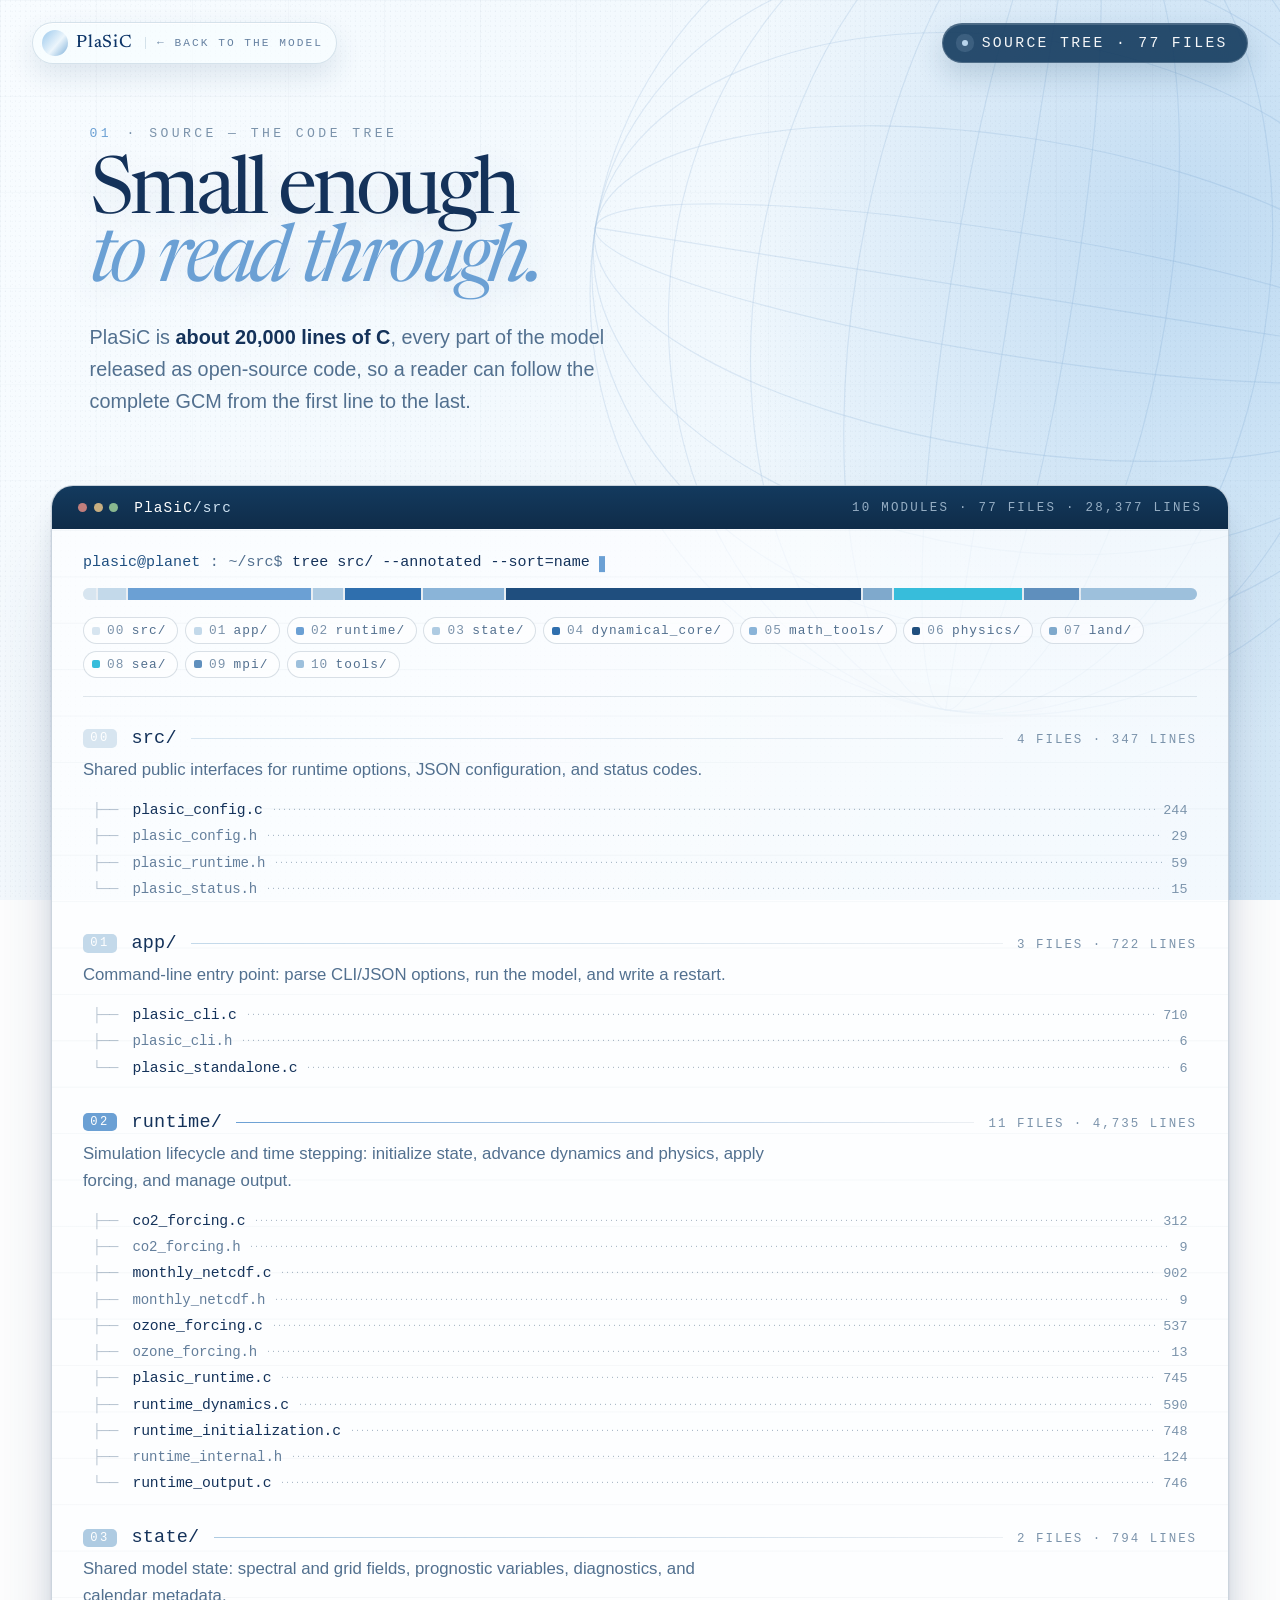
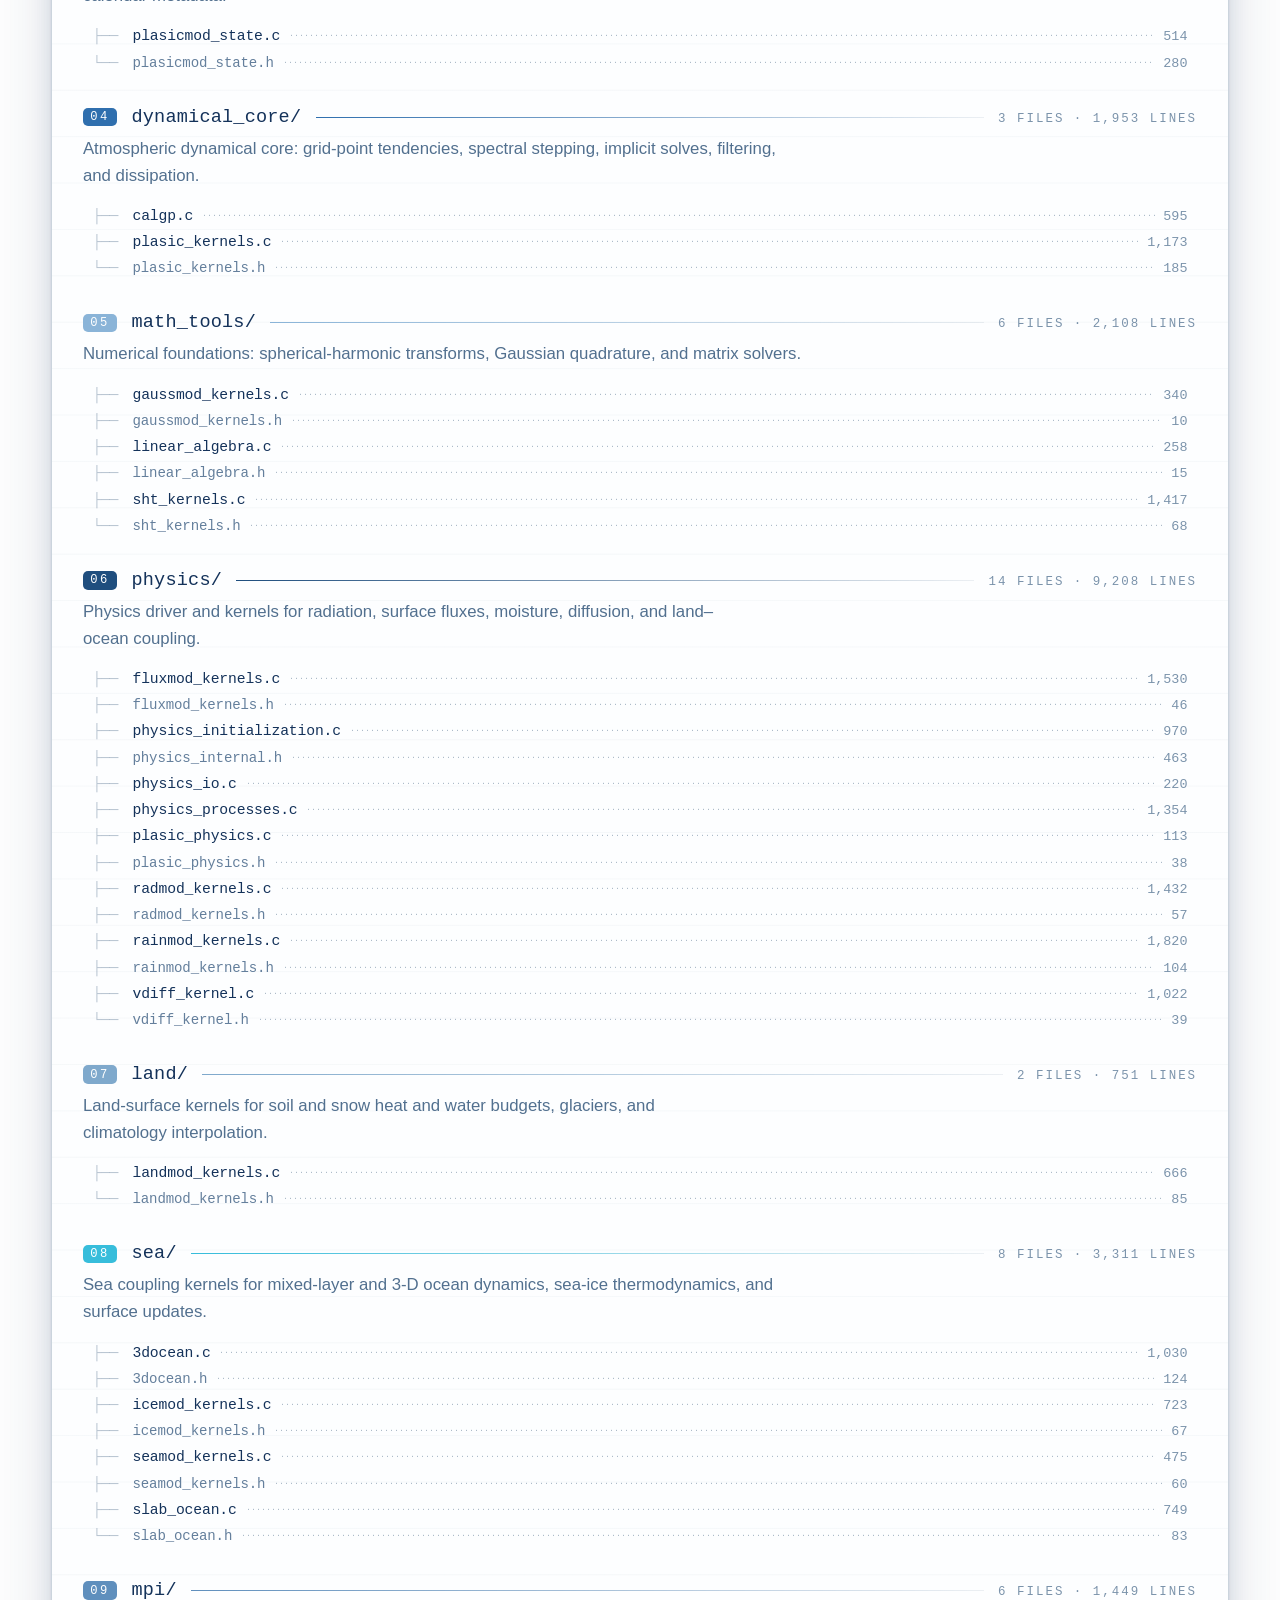
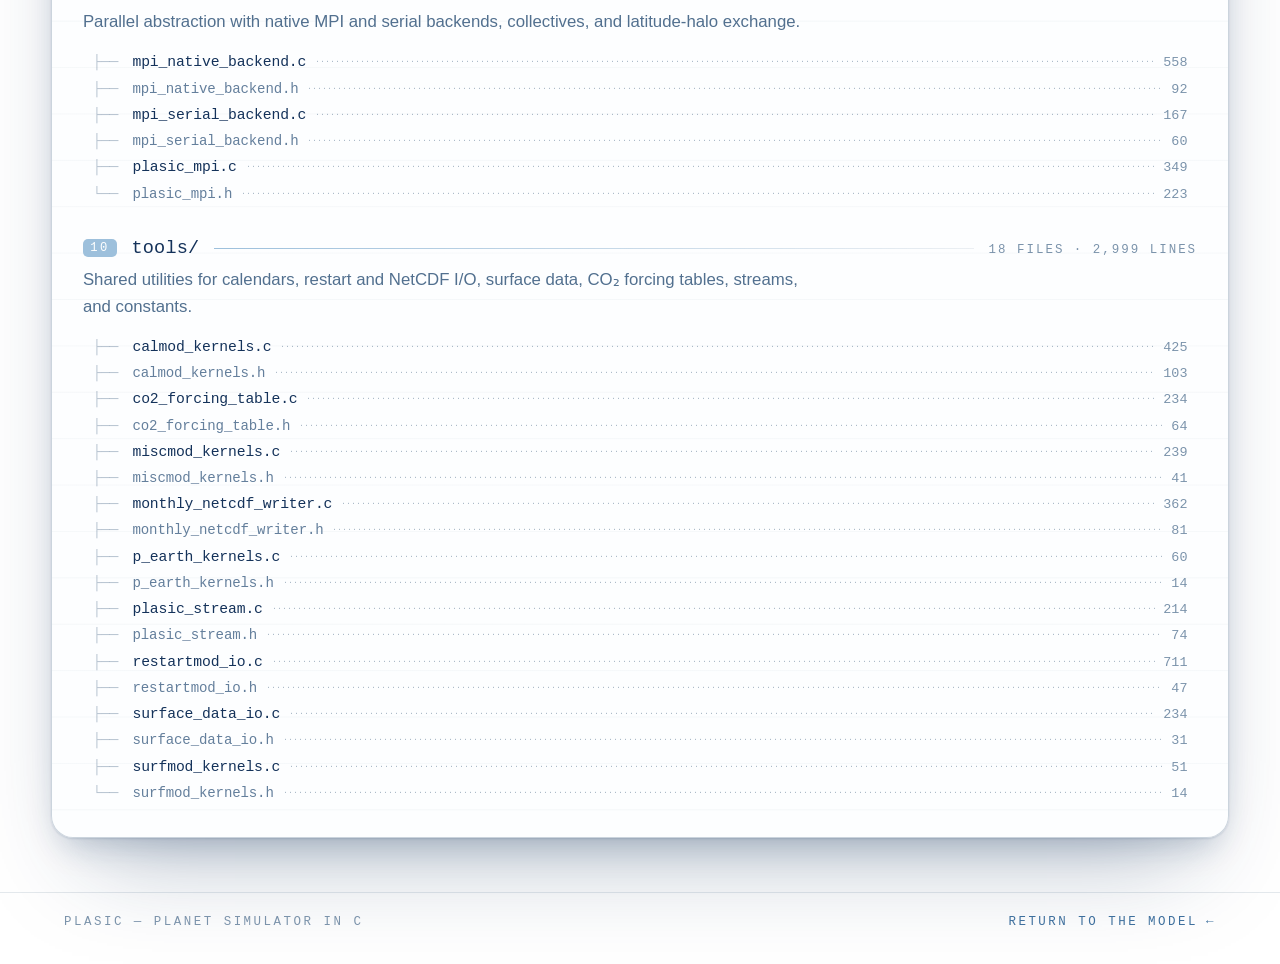
==== commit ba40655d: "Run historical PlaSiC with prescribed input4MIPs ozone Read native-grid monthly ozone, validate the " ====
--- a/docs-site/docs/source.html
+++ b/docs-site/docs/source.html
@@ -462,22 +462,22 @@
       <div class="term-bar">
         <span class="dots" aria-hidden="true"><i></i><i></i><i></i></span>
         <span class="term-path"><b>PlaSiC</b>/src</span>
-        <span class="term-meta">10 modules · 77 files · 27,662 lines</span>
+        <span class="term-meta">10 modules · 77 files · 28,377 lines</span>
       </div>
 
       <div class="term-body">
         <p class="prompt" aria-hidden="true"><span class="p-user">plasic@planet</span><span>:</span><span>~/src$</span><span class="p-cmd">tree src/ --annotated --sort=name</span><span class="caret"></span></p>
 
         <div class="composition" role="img" aria-label="Share of the source lines held by each module">
-        <span style="--c:#d7e5f0;flex-grow:315" title="src/ 315 lines"></span>
-        <span style="--c:#c3d9ea;flex-grow:682" title="app/ 682 lines"></span>
-        <span style="--c:#6ba0d4;flex-grow:4435" title="runtime/ 4,435 lines"></span>
-        <span style="--c:#aecbe2;flex-grow:769" title="state/ 769 lines"></span>
+        <span style="--c:#d7e5f0;flex-grow:347" title="src/ 347 lines"></span>
+        <span style="--c:#c3d9ea;flex-grow:722" title="app/ 722 lines"></span>
+        <span style="--c:#6ba0d4;flex-grow:4735" title="runtime/ 4,735 lines"></span>
+        <span style="--c:#aecbe2;flex-grow:794" title="state/ 794 lines"></span>
         <span style="--c:#2f6fae;flex-grow:1953" title="dynamical_core/ 1,953 lines"></span>
         <span style="--c:#8ab4d8;flex-grow:2108" title="math_tools/ 2,108 lines"></span>
-        <span style="--c:#1f4e7e;flex-grow:9084" title="physics/ 9,084 lines"></span>
+        <span style="--c:#1f4e7e;flex-grow:9208" title="physics/ 9,208 lines"></span>
         <span style="--c:#7fa9cc;flex-grow:751" title="land/ 751 lines"></span>
-        <span style="--c:#37bddb;flex-grow:3117" title="sea/ 3,117 lines"></span>
+        <span style="--c:#37bddb;flex-grow:3311" title="sea/ 3,311 lines"></span>
         <span style="--c:#5f8fbd;flex-grow:1449" title="mpi/ 1,449 lines"></span>
         <span style="--c:#9dc0dc;flex-grow:2999" title="tools/ 2,999 lines"></span>
         </div>
@@ -501,7 +501,7 @@
           <span class="mod-num">00</span>
           <h2 class="mod-dir">src/</h2>
           <span class="mod-rule" aria-hidden="true"></span>
-          <span class="mod-meta">4 files · 315 lines</span>
+          <span class="mod-meta">4 files · 347 lines</span>
         </header>
         <p class="mod-note">Shared public interfaces for runtime options, JSON configuration, and status codes.</p>
         <ul class="files">
@@ -510,7 +510,7 @@
           <span class="fhead">
             <code class="fn c">plasic_config.c</code>
             <span class="lead" aria-hidden="true"></span>
-            <span class="fl">222</span>
+            <span class="fl">244</span>
           </span>
         </li>
         <li class="f">
@@ -526,7 +526,7 @@
           <span class="fhead">
             <code class="fn h">plasic_runtime.h</code>
             <span class="lead" aria-hidden="true"></span>
-            <span class="fl">49</span>
+            <span class="fl">59</span>
           </span>
         </li>
         <li class="f">
@@ -544,7 +544,7 @@
           <span class="mod-num">01</span>
           <h2 class="mod-dir">app/</h2>
           <span class="mod-rule" aria-hidden="true"></span>
-          <span class="mod-meta">3 files · 682 lines</span>
+          <span class="mod-meta">3 files · 722 lines</span>
         </header>
         <p class="mod-note">Command-line entry point: parse CLI/JSON options, run the model, and write a restart.</p>
         <ul class="files">
@@ -553,7 +553,7 @@
           <span class="fhead">
             <code class="fn c">plasic_cli.c</code>
             <span class="lead" aria-hidden="true"></span>
-            <span class="fl">670</span>
+            <span class="fl">710</span>
           </span>
         </li>
         <li class="f">
@@ -579,9 +579,9 @@
           <span class="mod-num">02</span>
           <h2 class="mod-dir">runtime/</h2>
           <span class="mod-rule" aria-hidden="true"></span>
-          <span class="mod-meta">11 files · 4,435 lines</span>
+          <span class="mod-meta">11 files · 4,735 lines</span>
         </header>
-        <p class="mod-note">Simulation lifecycle and time stepping: initialize state, advance dynamics and physics, apply monthly CO₂ and optional ozone forcing, and manage output.</p>
+        <p class="mod-note">Simulation lifecycle and time stepping: initialize state, advance dynamics and physics, apply forcing, and manage output.</p>
         <ul class="files">
         <li class="f">
           <span class="br" aria-hidden="true">├──</span>
@@ -604,7 +604,7 @@
           <span class="fhead">
             <code class="fn c">monthly_netcdf.c</code>
             <span class="lead" aria-hidden="true"></span>
-            <span class="fl">892</span>
+            <span class="fl">902</span>
           </span>
         </li>
         <li class="f">
@@ -620,7 +620,7 @@
           <span class="fhead">
             <code class="fn c">ozone_forcing.c</code>
             <span class="lead" aria-hidden="true"></span>
-            <span class="fl">315</span>
+            <span class="fl">537</span>
           </span>
         </li>
         <li class="f">
@@ -628,7 +628,7 @@
           <span class="fhead">
             <code class="fn h">ozone_forcing.h</code>
             <span class="lead" aria-hidden="true"></span>
-            <span class="fl">9</span>
+            <span class="fl">13</span>
           </span>
         </li>
         <li class="f">
@@ -636,7 +636,7 @@
           <span class="fhead">
             <code class="fn c">plasic_runtime.c</code>
             <span class="lead" aria-hidden="true"></span>
-            <span class="fl">697</span>
+            <span class="fl">745</span>
           </span>
         </li>
         <li class="f">
@@ -652,7 +652,7 @@
           <span class="fhead">
             <code class="fn c">runtime_initialization.c</code>
             <span class="lead" aria-hidden="true"></span>
-            <span class="fl">732</span>
+            <span class="fl">748</span>
           </span>
         </li>
         <li class="f">
@@ -678,7 +678,7 @@
           <span class="mod-num">03</span>
           <h2 class="mod-dir">state/</h2>
           <span class="mod-rule" aria-hidden="true"></span>
-          <span class="mod-meta">2 files · 769 lines</span>
+          <span class="mod-meta">2 files · 794 lines</span>
         </header>
         <p class="mod-note">Shared model state: spectral and grid fields, prognostic variables, diagnostics, and calendar metadata.</p>
         <ul class="files">
@@ -695,7 +695,7 @@
           <span class="fhead">
             <code class="fn h">plasicmod_state.h</code>
             <span class="lead" aria-hidden="true"></span>
-            <span class="fl">255</span>
+            <span class="fl">280</span>
           </span>
         </li>
         </ul>
@@ -799,7 +799,7 @@
           <span class="mod-num">06</span>
           <h2 class="mod-dir">physics/</h2>
           <span class="mod-rule" aria-hidden="true"></span>
-          <span class="mod-meta">14 files · 9,084 lines</span>
+          <span class="mod-meta">14 files · 9,208 lines</span>
         </header>
         <p class="mod-note">Physics driver and kernels for radiation, surface fluxes, moisture, diffusion, and land–ocean coupling.</p>
         <ul class="files">
@@ -832,7 +832,7 @@
           <span class="fhead">
             <code class="fn h">physics_internal.h</code>
             <span class="lead" aria-hidden="true"></span>
-            <span class="fl">422</span>
+            <span class="fl">463</span>
           </span>
         </li>
         <li class="f">
@@ -848,7 +848,7 @@
           <span class="fhead">
             <code class="fn c">physics_processes.c</code>
             <span class="lead" aria-hidden="true"></span>
-            <span class="fl">1,277</span>
+            <span class="fl">1,354</span>
           </span>
         </li>
         <li class="f">
@@ -864,7 +864,7 @@
           <span class="fhead">
             <code class="fn h">plasic_physics.h</code>
             <span class="lead" aria-hidden="true"></span>
-            <span class="fl">32</span>
+            <span class="fl">38</span>
           </span>
         </li>
         <li class="f">
@@ -949,16 +949,32 @@
           <span class="mod-num">08</span>
           <h2 class="mod-dir">sea/</h2>
           <span class="mod-rule" aria-hidden="true"></span>
-          <span class="mod-meta">8 files · 3,117 lines</span>
+          <span class="mod-meta">8 files · 3,311 lines</span>
         </header>
         <p class="mod-note">Sea coupling kernels for mixed-layer and 3-D ocean dynamics, sea-ice thermodynamics, and surface updates.</p>
         <ul class="files">
         <li class="f">
           <span class="br" aria-hidden="true">├──</span>
           <span class="fhead">
+            <code class="fn c">3docean.c</code>
+            <span class="lead" aria-hidden="true"></span>
+            <span class="fl">1,030</span>
+          </span>
+        </li>
+        <li class="f">
+          <span class="br" aria-hidden="true">├──</span>
+          <span class="fhead">
+            <code class="fn h">3docean.h</code>
+            <span class="lead" aria-hidden="true"></span>
+            <span class="fl">124</span>
+          </span>
+        </li>
+        <li class="f">
+          <span class="br" aria-hidden="true">├──</span>
+          <span class="fhead">
             <code class="fn c">icemod_kernels.c</code>
             <span class="lead" aria-hidden="true"></span>
-            <span class="fl">639</span>
+            <span class="fl">723</span>
           </span>
         </li>
         <li class="f">
@@ -966,23 +982,23 @@
           <span class="fhead">
             <code class="fn h">icemod_kernels.h</code>
             <span class="lead" aria-hidden="true"></span>
-            <span class="fl">55</span>
-          </span>
-        </li>
-        <li class="f">
-          <span class="br" aria-hidden="true">├──</span>
-          <span class="fhead">
-            <code class="fn c">3docean.c</code>
-            <span class="lead" aria-hidden="true"></span>
-            <span class="fl">1,026</span>
-          </span>
-        </li>
-        <li class="f">
-          <span class="br" aria-hidden="true">├──</span>
-          <span class="fhead">
-            <code class="fn h">3docean.h</code>
-            <span class="lead" aria-hidden="true"></span>
-            <span class="fl">122</span>
+            <span class="fl">67</span>
+          </span>
+        </li>
+        <li class="f">
+          <span class="br" aria-hidden="true">├──</span>
+          <span class="fhead">
+            <code class="fn c">seamod_kernels.c</code>
+            <span class="lead" aria-hidden="true"></span>
+            <span class="fl">475</span>
+          </span>
+        </li>
+        <li class="f">
+          <span class="br" aria-hidden="true">├──</span>
+          <span class="fhead">
+            <code class="fn h">seamod_kernels.h</code>
+            <span class="lead" aria-hidden="true"></span>
+            <span class="fl">60</span>
           </span>
         </li>
         <li class="f">
@@ -990,31 +1006,15 @@
           <span class="fhead">
             <code class="fn c">slab_ocean.c</code>
             <span class="lead" aria-hidden="true"></span>
-            <span class="fl">679</span>
-          </span>
-        </li>
-        <li class="f">
-          <span class="br" aria-hidden="true">├──</span>
+            <span class="fl">749</span>
+          </span>
+        </li>
+        <li class="f">
+          <span class="br" aria-hidden="true">└──</span>
           <span class="fhead">
             <code class="fn h">slab_ocean.h</code>
             <span class="lead" aria-hidden="true"></span>
-            <span class="fl">61</span>
-          </span>
-        </li>
-        <li class="f">
-          <span class="br" aria-hidden="true">├──</span>
-          <span class="fhead">
-            <code class="fn c">seamod_kernels.c</code>
-            <span class="lead" aria-hidden="true"></span>
-            <span class="fl">475</span>
-          </span>
-        </li>
-        <li class="f">
-          <span class="br" aria-hidden="true">└──</span>
-          <span class="fhead">
-            <code class="fn h">seamod_kernels.h</code>
-            <span class="lead" aria-hidden="true"></span>
-            <span class="fl">60</span>
+            <span class="fl">83</span>
           </span>
         </li>
         </ul>
